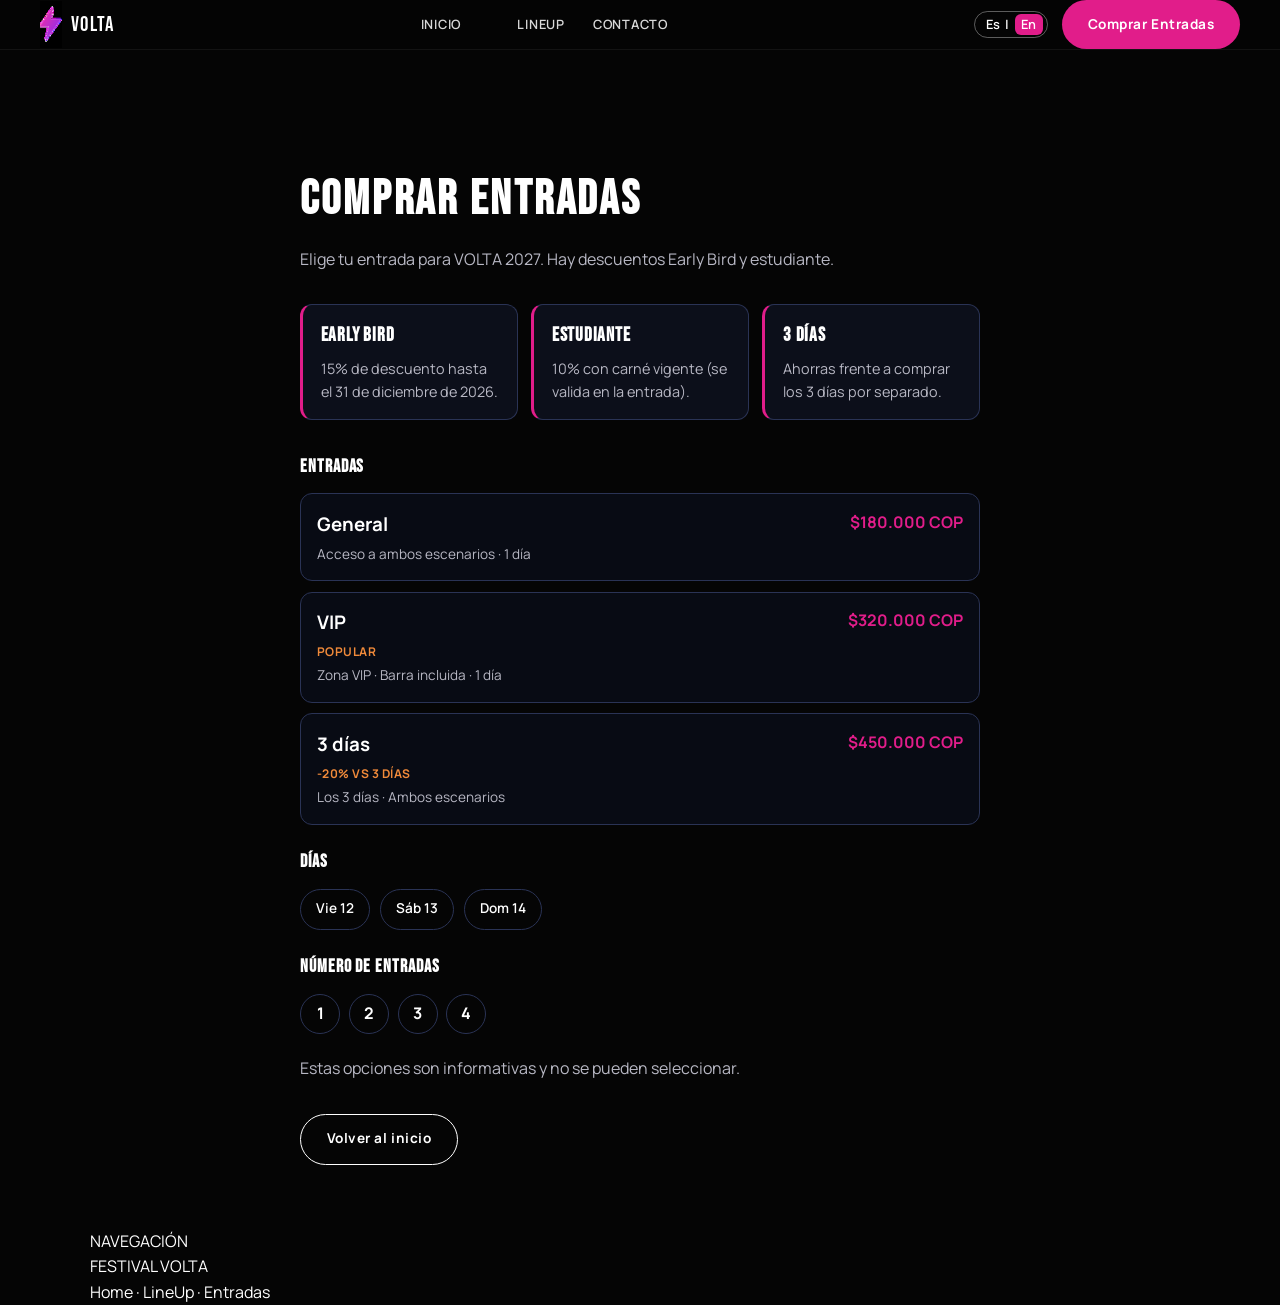
==== entradas.html @ 144bec2a "Add files via upload" ====
<!DOCTYPE html>
<html lang="es">

<head>
  <meta charset="UTF-8">
  <meta name="viewport" content="width=device-width, initial-scale=1.0">


  <title>Entradas — VOLTA Festival 2027</title>
   <link rel="preconnect" href="https://fonts.googleapis.com">
  <link rel="preconnect" href="https://fonts.gstatic.com" crossorigin>
  <link href="https://fonts.googleapis.com/css2?family=Bebas+Neue&family=Manrope:wght@400;500;600;700&display=swap" rel="stylesheet">
  <link rel="stylesheet" href="css/estilos.css">
  </head>

<body>

 <div class="sitio">

    <header class="cabecera--pagina">
     <div class="cabecera__interno">

        <a href="index.html" class="logo">
          <img src="images/logo-rayo.png" alt="Logo VOLTA" class="logo__icono">
          <div class="logo__texto">VOLTA</div>
        </a>

        <nav class="menu">
          <a href="index.html" class="menu__enlace">Inicio</a>
          <a href="entradas.html" class="menu__enlace menu__enlace--activo">
           </a>
          <a href="lineup.html" class="menu__enlace">LineUp</a>
          <a href="index.html#contacto" class="menu__enlace">Contacto</a>
        </nav>

        <div class="cabecera__acciones">
          <div class="idioma">
            <div class="idioma__opcion">Es</div>
            <div class="idioma__separador">|</div>
            <div class="idioma__opcion">En</div>
          </div>
          <a href="entradas.html" class="boton boton--magenta">Comprar Entradas</a>
        </div>
      </div>
    </header>

    <main class="pagina">
      <div class="contenedor contenedor--form">
        

        <h1 class="pagina__titulo">COMPRAR ENTRADAS</h1>

        <p class="pagina__intro">Elige tu entrada para VOLTA 2027. Hay descuentos Early Bird y estudiante.</p>

        
        <section class="descuentos">

          <article class="descuento">
            <h2 class="descuento__titulo">Early Bird</h2>
            <p class="descuento__texto">15% de descuento hasta el 31 de diciembre de 2026.</p>
          </article>

          <article class="descuento">
            <h2 class="descuento__titulo">Estudiante</h2>
            <p class="descuento__texto">10% con carné vigente (se valida en la entrada).</p>
          </article>

          <article class="descuento">
            <h2 class="descuento__titulo">3 días</h2>
            <p class="descuento__texto">Ahorras frente a comprar los 3 días por separado.</p>
          </article>
        </section>

        <section class="compra">
          <section class="compra__grupo">
            <h2 class="compra__leyenda">Entradas</h2>

            <article class="ticket">
              <h3 class="ticket__nombre">General</h3>
              <p class="ticket__precio">$180.000 COP</p>
              <p class="ticket__desc">Acceso a ambos escenarios · 1 día</p>
            </article>

            <article class="ticket">
              <h3 class="ticket__nombre">VIP</h3>
              <p class="ticket__precio">$320.000 COP</p>
              <p class="ticket__badge">Popular</p>
              <p class="ticket__desc">Zona VIP · Barra incluida · 1 día</p>
            </article>

            <article class="ticket">
              <h3 class="ticket__nombre">3 días</h3>
              <p class="ticket__precio">$450.000 COP</p>
              <p class="ticket__badge">-20% vs 3 días</p>
              <p class="ticket__desc">Los 3 días · Ambos escenarios</p>
            </article>
          </section>

          <section class="compra__grupo">
            <h2 class="compra__leyenda">Días</h2>
            <div class="dias">
              <article class="dia"><p class="dia__texto">Vie 12</p></article>
              <article class="dia"><p class="dia__texto">Sáb 13</p></article>
              <article class="dia"><p class="dia__texto">Dom 14</p></article>
            </div>
          </section>

          <section class="compra__grupo">
            <h2 class="compra__leyenda">Número de entradas</h2>
            <div class="cantidad">
              <article class="cantidad__opcion"><p class="cantidad__numero">1</p></article>
              <article class="cantidad__opcion"><p class="cantidad__numero">2</p></article>
              <article class="cantidad__opcion"><p class="cantidad__numero">3</p></article>
              <article class="cantidad__opcion"><p class="cantidad__numero">4</p></article>
            </div>
          </section>

          <p class="pagina__intro">Estas opciones son informativas y no se pueden seleccionar.</p>
          <div class="pagina__acciones">
            <a href="index.html" class="boton boton--borde">Volver al inicio</a>
          </div>
        </section>

      </div>
    </main>

    <footer class="footer">
      <div class="contenedor footer__interno">
        <p class="footer__etiqueta">NAVEGACIÓN</p>
        <p class="footer__nombre">FESTIVAL VOLTA</p>
        <p class="footer__paginas">
          <a href="index.html">Home</a> ·
          <a href="lineup.html">LineUp</a> ·
          <a href="entradas.html">Entradas</a>
        </p>
      </div>
    </footer>

  </div>
</body>
</html>
---- css/estilos.css ----
* {
  margin: 0;                     
  padding: 0;                    
  box-sizing: border-box;        
}

body {
  font-family: "Manrope", sans-serif;     
  background: #050505;      
  color: #ffffff;         
  line-height: 1.6;             
}

img {
  max-width: 100%;               
  display: block;                
}

ul {
  list-style: none;              
}

.contenedor {
  width: min(100% - 2rem, 1100px); 
  margin-inline: auto;           
}
.contenedor--form {
  width: min(100% - 2rem, 680px); 
}

a:link {
  color: #ffffff;          
  text-decoration: none;         
}

a:visited {
  color: #d4a0c0;                
}

a:hover {
  color: #ff3da8;   
}


.boton:link,
.boton:visited {
  color: #ffffff;
}

.boton--borde:link,
.boton--borde:visited {
  color: #ffffff;
}

.boton--borde:hover {
  color: #050505;           
  background: #ffffff;
}

.menu__enlace:link,
.menu__enlace:visited {
  color: rgba(255, 255, 255, 0.85); 
}

.menu__enlace:hover,
.menu__enlace--activo:link,
.menu__enlace--activo:visited {
  color: #ff3da8;  
}

.logo:link,
.logo:visited,
.logo:hover {
  color: #ffffff;         
}

.pie__enlace:link {
  color: #ffffff;
  text-decoration: underline;   
  text-underline-offset: 3px;   
}

.pie__enlace:visited {
  color: #d4a0c0;
  text-decoration: underline;
}

.pie__enlace:hover {
  color: #ff3da8;
}

.boton {
  display: inline-flex;          
  align-items: center;           
  justify-content: center;       
  padding: 0.85rem 1.6rem;     
  border-radius: 999px;          
  font-family: "Manrope", sans-serif;
  font-size: 0.85rem;
  font-weight: 700;             
  letter-spacing: 0.04em;       
  cursor: pointer;              
  border: none;                  
  }

.boton--magenta {
  background: #e11d8a;    
}

.boton--magenta:hover {
  background: #ff3da8;
  transform: translateY(-2px);   
}

.boton--borde {
  background: transparent;      
  border: 1px solid #ffffff; 
}

.cabecera {
  top: 0;
  left: 0;
  width: 100%;
  z-index: 200;                 
  padding: 0.5rem 0;             
}
.cabecera--pagina {
  background: rgba(5, 5, 5, 0.95); 
  border-bottom: 1px solid rgba(255, 255, 255, 0.06);
}
.cabecera__interno {
  width: min(100% - 2rem, 1200px);
  margin-inline: auto;
  display: flex;                 
  flex-wrap: wrap;               
  align-items: center;           
  justify-content: flex-start;   
  gap: 0.5rem 0.6rem;            
}

.logo {
  display: inline-flex;          
  align-items: center;
  gap: 0.55rem;                  
}

.logo__icono {
  width: 22px;                   
}

.logo__texto {
  font-family: "Bebas Neue", sans-serif;
  font-size: 1.3rem;
  letter-spacing: 0.08em;
}

.menu,
.cabecera__acciones {
  display: contents;             
}

.menu__enlace {
  font-size: 0.75rem;
  font-weight: 600;
  letter-spacing: 0;             
}

.menu__enlace:last-child {
  order: 2;                      
}

.menu__enlace--activo:link,
.menu__enlace--activo:visited {
  text-decoration: underline;    
  text-underline-offset: 4px;    
}

.idioma {
  display: flex;
  align-items: center;
  gap: 0.35rem;
  font-size: 0.8rem;
  font-weight: 600;
  order: 3;                      
  border: 1px solid rgba(255, 255, 255, 0.35); 
  border-radius: 999px;          
  padding: 0.15rem 0.3rem 0.15rem 0.7rem;
}

.idioma__opcion:last-child {
  background: #e11d8a;           
  color: #ffffff;
  border-radius: 6px;
  padding: 0 0.4rem;
}

.cabecera__acciones .boton {
  order: 1;                      
  padding: 0.4rem 0.7rem;        
  font-size: 0.6rem;
  letter-spacing: 0;
}



.home {
  position: relative;            
  min-height: 360px;             
  display: flex;
  align-items: center;           
  overflow: hidden;              
}

.home__fondo {
  position: absolute;            
  inset: 0;                      
  width: 100%;
  height: 100%;
  object-fit: cover;             
  object-position: center;       
  z-index: 0;                    
}

.home__contenido {
  position: relative;
  z-index: 2;                    
  width: min(100% - 2rem, 1200px);
  margin-inline: auto;
  display: flex;
  flex-direction: column;        
  gap: 1.5rem;
  padding: 2rem 0;              
  }

.home__lugar,.home__fechas {
  color: #f08a3a;
  font-size: 0.85rem;
  font-weight: 600;
  letter-spacing: 0.12em;
  text-transform: uppercase;
}

.home__titulo {
  font-family: "Bebas Neue", sans-serif;
  font-size: clamp(4rem, 14vw, 8.5rem); 
  line-height: 0.9;
  letter-spacing: 0.04em;
  margin: 0.35rem 0 0.5rem;
}

.home__eslogan {
  font-size: 1.1rem;
  font-weight: 500;
  margin-bottom: 0.85rem;
}

.home__frase {
  font-family: "Manrope", sans-serif;
  font-size: 1rem;               
  font-weight: 700;
  line-height: 1.3;
  margin-bottom: 1rem;
}

.home__botones {
  display: flex;
  flex-direction: column;        
  align-items: flex-start;       
  gap: 0.5rem;
}

.home__botones .boton {
  width: auto;                   
  padding: 0.4rem 0.9rem;        
  font-size: 0.7rem;
}



.contador {
  padding: 2.5rem 1rem 1rem;
}

.contador__caja {
  width: min(100%, 900px);
  margin-inline: auto;
  background: #0c0f1a;
  border: 1px solid #e11d8a;
  border-radius: 18px;
  padding: 1.6rem 1.5rem;
  text-align: center;
}

.contador__texto {
  font-family: "Bebas Neue", sans-serif;
  font-size: clamp(1.5rem, 5vw, 2.4rem);
  color: #e11d8a;
  letter-spacing: 0.06em;
  line-height: 1.25;
}

.contador__fecha {
  display: block;                
  margin-top: 0.25rem;
}



.sobre {
  padding: 3.5rem 1.5rem 2rem;
  text-align: left;              
}

.sobre__titulo {
  font-family: "Bebas Neue", sans-serif;
  font-size: clamp(1.7rem, 5vw, 2.6rem);
  letter-spacing: 0.08em;
  margin-bottom: 1.5rem;
  text-align: center;            
}

.sobre__parrafo {
  max-width: 720px;              
  margin: 0 auto;                
  color: #ffffff;
  text-align: center;
}



.seccion__titulo {
  font-family: "Bebas Neue", sans-serif;
  font-size: clamp(1.7rem, 5vw, 2.6rem);
  letter-spacing: 0.08em;
  text-align: center;
  margin-bottom: 2rem;
}



.artistas {
  padding: 3rem 0 3.5rem;
}

.artistas--pagina {
  padding-top: 1rem;             
}

.artistas__rejilla {
  display: flex;
  flex-direction: column;        
  gap: 1.5rem;
  max-width: 420px;
  margin-inline: auto;
}

.artista {
  text-align: center;
}

.artista__foto {
  width: 55%;                    
  margin: 0 auto 1rem;           
  aspect-ratio: 1 / 1;           
  object-fit: cover;             
  border-radius: 4px;
}

.artista__nombre {
  font-family: "Bebas Neue", sans-serif;
  font-size: 1.8rem;
  letter-spacing: 0.06em;
}

.artista__genero {
  color: #ffffff;
  font-size: 1.2rem;
  margin-top: 0.2rem;
}

.artistas__accion {
  display: flex;
  justify-content: center;       
  margin-top: 2.5rem;
}



.viajeros {
  padding: 2rem 0 5rem;
}

.viajeros__rejilla {
  display: flex;
  flex-direction: column;        
  gap: 1.25rem;
}

.viajeros .seccion__titulo {
  text-align: left;              
}

.info {
  width: 62%;                    
  margin-inline: auto;           
  background: #0c0f1a;
  border: 1px solid #2a3355;
  border-radius: 16px;
  padding: 1rem 1.1rem;
}

.info__titulo {
  font-family: "Manrope", sans-serif;
  font-size: 0.9rem;
  font-weight: 700;
  letter-spacing: 0;
  margin-bottom: 0.25rem;
}

.info__texto {
  color: #ffffff;
  font-size: 0.9rem;
}



.pie {
  border-top: 1px solid rgba(255, 255, 255, 0.08);
  padding: 3rem 0 4rem;
}

.pie__interno {
  display: flex;
  flex-direction: column;
  gap: 0.2rem;
}

.pie__etiqueta {
  color: #e11d8a;
  font-family: "Bebas Neue", sans-serif;
  font-size: 1.6rem;
  letter-spacing: 0.1em;
  margin-bottom: 0.75rem;
}

.pie__nombre {
  font-weight: 400;
}

.pie__dato {
  color: #ffffff;
  font-size: 0.95rem;
}

.pie__redes {
  margin-top: 1rem;
  color: #ffffff;
  font-size: 0.95rem;
}

.pie__paginas {
  margin-top: 1.25rem;
  font-size: 0.9rem;
}



.pagina {
  padding: 7rem 0 4rem;          
  min-height: 80vh;
}

.pagina__titulo {
  font-family: "Bebas Neue", sans-serif;
  font-size: clamp(2rem, 6vw, 3rem);
  letter-spacing: 0.06em;
  margin-bottom: 0.5rem;
}

.pagina__intro {
  color: #b8b8c4;
  margin-bottom: 2rem;
}

.pagina__acciones {
  display: flex;
  flex-direction: column;        
  gap: 0.75rem;
  margin-top: 2rem;
}



.programacion {
  margin-top: 1rem;
}

.lineup-dia {
  margin-bottom: 1.5rem;
  padding-bottom: 1.25rem;
  border-bottom: 1px solid rgba(255, 255, 255, 0.08); 
}

.lineup-dia__titulo {
  font-family: "Bebas Neue", sans-serif;
  font-size: 1.35rem;
  letter-spacing: 0.05em;
  color: #e11d8a;
  margin-bottom: 0.85rem;
}

.lineup-dia__rejilla {
  display: flex;
  flex-direction: column;        
  gap: 1rem;
}

.lineup-escenario {
  background: rgba(255, 255, 255, 0.03);
  border: 1px solid #2a3355;
  border-radius: 12px;
  padding: 1rem;
}

.lineup-escenario__nombre {
  font-weight: 700;
  font-size: 0.85rem;
  letter-spacing: 0.06em;
  text-transform: uppercase;
  margin-bottom: 0.65rem;
  color: #f08a3a;
}

.lineup-lista li {
  padding: 0.35rem 0;
  font-size: 0.95rem;
  border-bottom: 1px solid rgba(255, 255, 255, 0.05);
}

.lineup-lista li:last-child {
  border-bottom: none;           
}

.lineup-lista li div {
  display: inline;
  color: #b8b8c4;
  font-size: 0.85rem;
}



.descuentos {
  display: flex;
  flex-direction: column;
  gap: 0.85rem;
  margin-bottom: 2rem;
}

.descuento {
  background: #0c0f1a;
  border: 1px solid #2a3355;
  border-left: 3px solid #e11d8a; 
  border-radius: 12px;
  padding: 1rem 1.1rem;
}

.descuento__titulo {
  font-family: "Bebas Neue", sans-serif;
  font-size: 1.2rem;
  letter-spacing: 0.04em;
  margin-bottom: 0.3rem;
}

.descuento__texto {
  color: #b8b8c4;
  font-size: 0.9rem;
}



.compra__grupo {
  border: none;                  
  margin-bottom: 1.4rem;
}

.compra__leyenda {
  font-family: "Bebas Neue", sans-serif;
  font-size: 1.15rem;
  letter-spacing: 0.05em;
  margin-bottom: 0.75rem;
}

.ticket {
  display: flex;
  flex-wrap: wrap;
  justify-content: space-between;
  gap: 0.25rem 1rem;
  width: 100%;
  margin-bottom: 0.65rem;
  padding: 0.95rem 1rem;
  border: 1px solid #2a3355;
  border-radius: 12px;
  background: #080b14;
}

.ticket__nombre {
  color: #ffffff;
  font-weight: 700;
}

.ticket__precio {
  color: #e11d8a;
  font-weight: 700;
}

.ticket__badge {
  color: #f08a3a;
  width: 100%;                   
  font-size: 0.75rem;
  font-weight: 700;
  letter-spacing: 0.04em;
  text-transform: uppercase;
}

.ticket__desc {
  color: #b8b8c4;
  width: 100%;
  font-size: 0.85rem;
}

.dias {
  display: flex;
  flex-wrap: wrap;
  gap: 0.6rem;
}

.dia {
  margin: 0;
}

.dia__texto {
  display: inline-flex;
  padding: 0.55rem 0.95rem;
  border-radius: 999px;
  border: 1px solid #2a3355;
  font-size: 0.85rem;
  font-weight: 600;
}

.cantidad {
  display: flex;
  gap: 0.55rem;
}

.cantidad__opcion {
  margin: 0;
}

.cantidad__numero {
  display: inline-flex;
  width: 2.5rem;
  height: 2.5rem;
  align-items: center;
  justify-content: center;
  border-radius: 50%;            
  border: 1px solid #2a3355;
  font-weight: 700;
}


@media (min-width: 768px) {
  .menu {
    display: flex;               
    flex-wrap: wrap;
    gap: 1.25rem;
  }

  .cabecera__acciones {
    display: flex;               
    align-items: center;
    gap: 0.85rem;
  }

  .cabecera__interno {
    justify-content: space-between; 
  }

  .menu__enlace:last-child,
  .idioma,
  .cabecera__acciones .boton {
    order: 0;                    
  }

  .menu__enlace {
    font-size: 0.8rem;
    letter-spacing: 0.06em;
    text-transform: uppercase;   
  }

  .home {
    min-height: 100vh;           
  }

  .cabecera__acciones .boton,
  .home__botones .boton {
    padding: 0.85rem 1.6rem;     
    font-size: 0.85rem;
    letter-spacing: 0.04em;
  }

  .home__frase {
    font-family: "Bebas Neue", sans-serif;
    font-size: clamp(2rem, 7vw, 3.4rem);
    font-weight: 400;
    line-height: 1.05;
    margin-bottom: 1.5rem;
  }

  .artista__foto {
    width: 100%;                 
  }

  .home__contenido {
    flex-direction: row;         
    align-items: flex-end;
    justify-content: space-between;
  }

  .home__marca,
  .home__llamada {
    flex: 1;                     
  }

  .home__botones {
    align-items: flex-start;
  }

  .home__botones .boton {
    width: auto;                 
  }

  .artistas__rejilla {
    flex-direction: row;         
    max-width: none;
  }

  .artista {
    flex: 1;                     
  }

  .viajeros__rejilla {
    flex-direction: row;
    flex-wrap: wrap;             
  }

  .info {
    flex: 1 1 calc(50% - 0.65rem); 
  }

  .lineup-dia__rejilla {
    flex-direction: row;         
  }

  .lineup-escenario {
    flex: 1;
  }

  .descuentos {
    flex-direction: row;
    flex-wrap: wrap;
  }

  .descuento {
    flex: 1 1 calc(33% - 0.6rem); 
  }

  .pagina__acciones {
    flex-direction: row;         
    flex-wrap: wrap;
  }
}



@media (min-width: 1024px) {
  .cabecera {
    padding: 1.25rem 0;          
  }

  .menu {
    gap: 1.75rem;                
  }

  .home__contenido {
    gap: 2rem;
  }
}
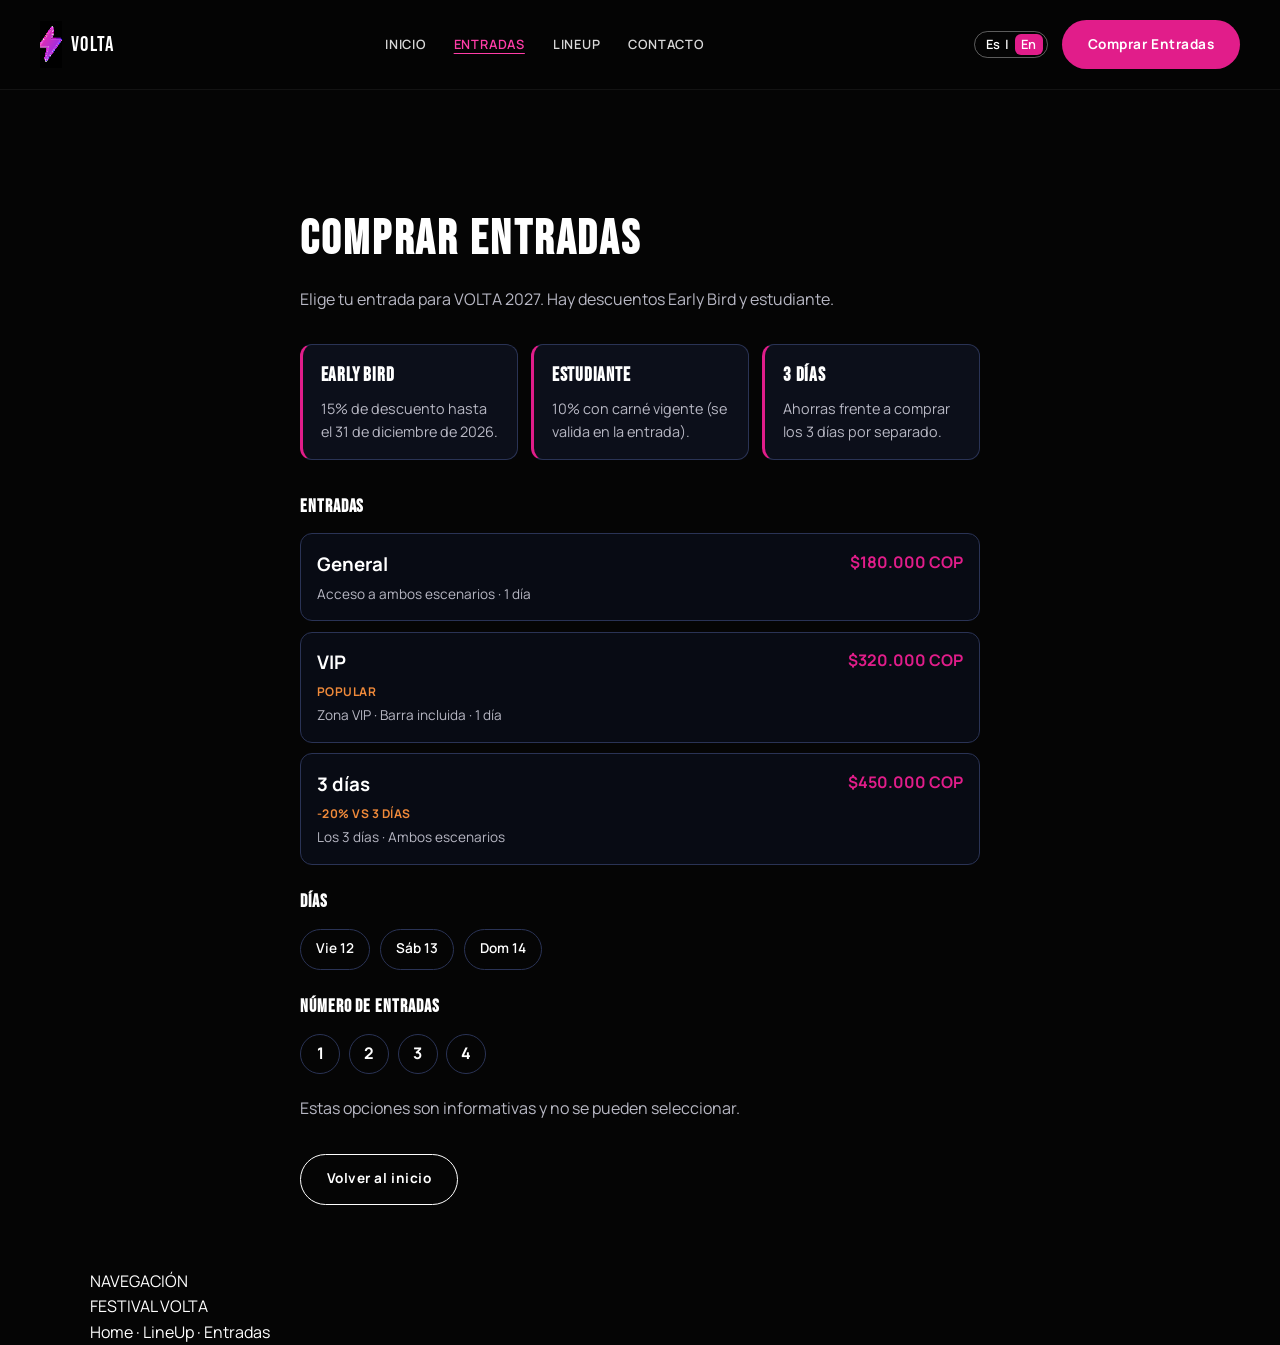
==== commit ba194d01: "Add files via upload" ====
--- a/entradas.html
+++ b/entradas.html
@@ -17,7 +17,7 @@
 
  <div class="sitio">
 
-    <header class="cabecera--pagina">
+    <header class="cabecera cabecera--pagina">
      <div class="cabecera__interno">
 
         <a href="index.html" class="logo">
@@ -25,10 +25,14 @@
           <div class="logo__texto">VOLTA</div>
         </a>
 
+        <input type="checkbox" id="menu-toggle" class="menu-toggle" aria-label="Abrir o cerrar el menú">
+        <label for="menu-toggle" class="hamburguesa">
+          <span class="hamburguesa__linea"></span>
+        </label>
+
         <nav class="menu">
           <a href="index.html" class="menu__enlace">Inicio</a>
-          <a href="entradas.html" class="menu__enlace menu__enlace--activo">
-           </a>
+          <a href="entradas.html" class="menu__enlace menu__enlace--activo">Entradas</a>
           <a href="lineup.html" class="menu__enlace">LineUp</a>
           <a href="index.html#contacto" class="menu__enlace">Contacto</a>
         </nav>
--- a/css/estilos.css
+++ b/css/estilos.css
@@ -134,7 +134,7 @@
   display: flex;                 
   flex-wrap: wrap;               
   align-items: center;           
-  justify-content: flex-start;   
+  justify-content: space-between;
   gap: 0.5rem 0.6rem;            
 }
 
@@ -154,20 +154,109 @@
   letter-spacing: 0.08em;
 }
 
+/* ===== MENÚ HAMBURGUESA (celular y tablet: menos de 1024px) ===== */
+
+/* El checkbox va escondido: la etiqueta (label) es el botón que se ve */
+.menu-toggle {
+  position: absolute;
+  opacity: 0;
+  pointer-events: none;
+}
+
+.hamburguesa {
+  display: flex;
+  align-items: center;
+  justify-content: center;
+  width: 44px;
+  height: 44px;
+  cursor: pointer;
+}
+
+/* Las 3 rayitas: una es el span y las otras dos son ::before y ::after */
+.hamburguesa__linea,
+.hamburguesa__linea::before,
+.hamburguesa__linea::after {
+  display: block;
+  width: 24px;
+  height: 2px;
+  background: #ffffff;
+  transition: transform 0.25s, background 0.25s;
+}
+
+.hamburguesa__linea {
+  position: relative;
+}
+
+.hamburguesa__linea::before,
+.hamburguesa__linea::after {
+  content: "";
+  position: absolute;
+  left: 0;
+}
+
+.hamburguesa__linea::before {
+  top: -7px;
+}
+
+.hamburguesa__linea::after {
+  top: 7px;
+}
+
+/* Cuando el menú está abierto, las rayitas se vuelven una X */
+.menu-toggle:checked + .hamburguesa .hamburguesa__linea {
+  background: transparent;
+}
+
+.menu-toggle:checked + .hamburguesa .hamburguesa__linea::before {
+  transform: translateY(7px) rotate(45deg);
+}
+
+.menu-toggle:checked + .hamburguesa .hamburguesa__linea::after {
+  transform: translateY(-7px) rotate(-45deg);
+}
+
+/* Para quien navega con teclado */
+.menu-toggle:focus-visible + .hamburguesa {
+  outline: 2px solid #ff3da8;
+  border-radius: 6px;
+}
+
+/* Menú y acciones: escondidos hasta que se abra la hamburguesa */
 .menu,
 .cabecera__acciones {
-  display: contents;             
+  display: none;
+  width: 100%;
 }
 
 .menu__enlace {
-  font-size: 0.75rem;
+  padding: 0.9rem 0;
+  border-bottom: 1px solid rgba(255, 255, 255, 0.1);
+  font-size: 0.95rem;
   font-weight: 600;
-  letter-spacing: 0;             
-}
-
-.menu__enlace:last-child {
-  order: 2;                      
-}
+  letter-spacing: 0.06em;
+  text-transform: uppercase;
+}
+
+.cabecera__acciones .boton {
+  padding: 0.7rem 1.3rem;
+  font-size: 0.8rem;
+}
+
+@media (max-width: 1023px) {
+  .menu-toggle:checked ~ .menu {
+    display: flex;
+    flex-direction: column;
+  }
+
+  .menu-toggle:checked ~ .cabecera__acciones {
+    display: flex;
+    align-items: center;
+    justify-content: space-between;
+    padding: 1rem 0 1.25rem;
+  }
+}
+
+
 
 .menu__enlace--activo:link,
 .menu__enlace--activo:visited {
@@ -181,7 +270,6 @@
   gap: 0.35rem;
   font-size: 0.8rem;
   font-weight: 600;
-  order: 3;                      
   border: 1px solid rgba(255, 255, 255, 0.35); 
   border-radius: 999px;          
   padding: 0.15rem 0.3rem 0.15rem 0.7rem;
@@ -194,12 +282,6 @@
   padding: 0 0.4rem;
 }
 
-.cabecera__acciones .boton {
-  order: 1;                      
-  padding: 0.4rem 0.7rem;        
-  font-size: 0.6rem;
-  letter-spacing: 0;
-}
 
 
 
@@ -669,39 +751,10 @@
 
 
 @media (min-width: 768px) {
-  .menu {
-    display: flex;               
-    flex-wrap: wrap;
-    gap: 1.25rem;
-  }
-
-  .cabecera__acciones {
-    display: flex;               
-    align-items: center;
-    gap: 0.85rem;
-  }
-
-  .cabecera__interno {
-    justify-content: space-between; 
-  }
-
-  .menu__enlace:last-child,
-  .idioma,
-  .cabecera__acciones .boton {
-    order: 0;                    
-  }
-
-  .menu__enlace {
-    font-size: 0.8rem;
-    letter-spacing: 0.06em;
-    text-transform: uppercase;   
-  }
-
   .home {
     min-height: 100vh;           
   }
 
-  .cabecera__acciones .boton,
   .home__botones .boton {
     padding: 0.85rem 1.6rem;     
     font-size: 0.85rem;
@@ -783,12 +836,39 @@
 
 
 @media (min-width: 1024px) {
+  /* Se esconde la hamburguesa y se muestra el menú en fila */
+  .hamburguesa {
+    display: none;
+  }
+
   .cabecera {
-    padding: 1.25rem 0;          
+    padding: 1.25rem 0;
   }
 
   .menu {
-    gap: 1.75rem;                
+    display: flex;
+    flex-wrap: wrap;
+    width: auto;
+    gap: 1.75rem;
+  }
+
+  .menu__enlace {
+    padding: 0;
+    border-bottom: none;
+    font-size: 0.8rem;
+  }
+
+  .cabecera__acciones {
+    display: flex;
+    align-items: center;
+    width: auto;
+    gap: 0.85rem;
+  }
+
+  .cabecera__acciones .boton {
+    padding: 0.85rem 1.6rem;
+    font-size: 0.85rem;
+    letter-spacing: 0.04em;
   }
 
   .home__contenido {
